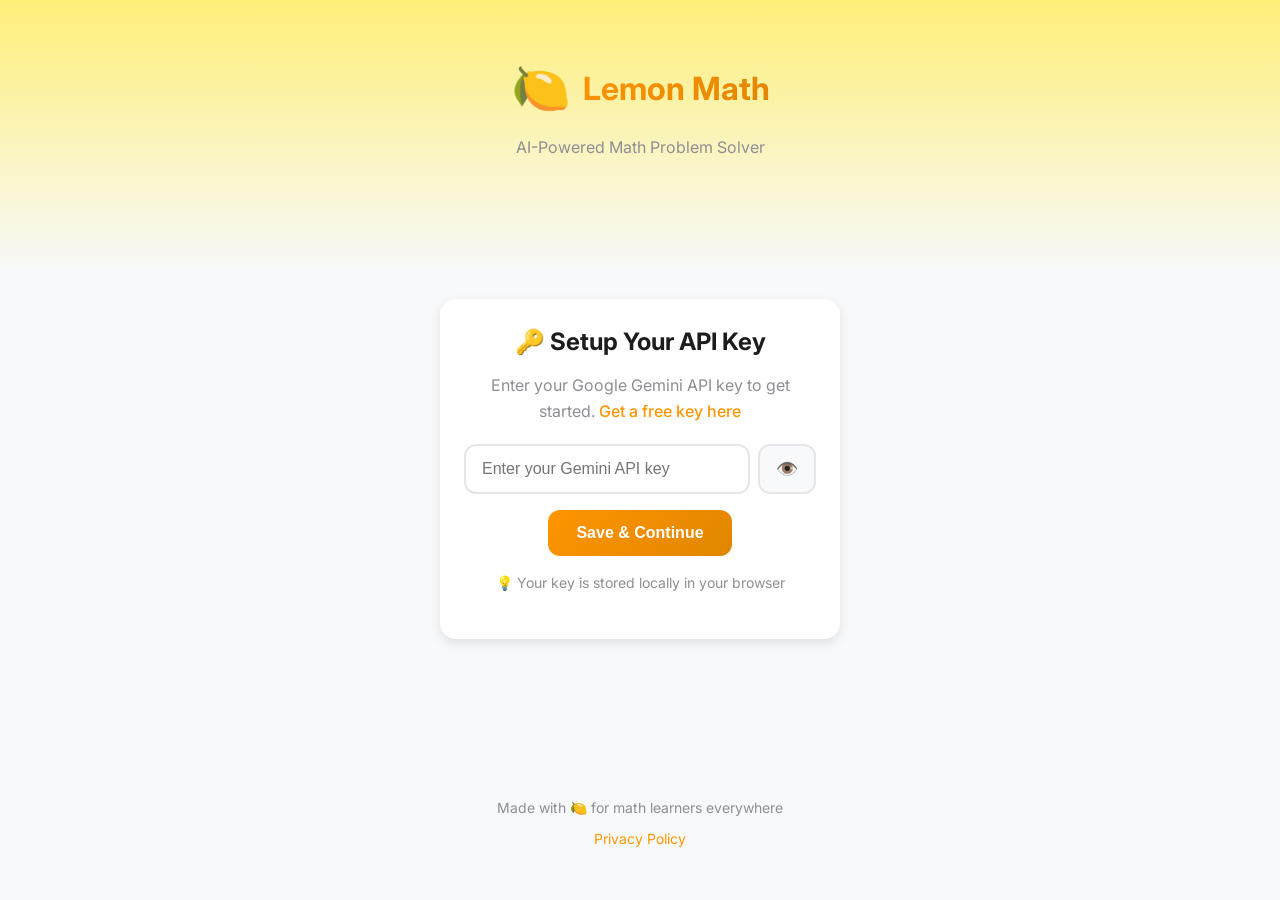
==== web/index.html @ 8a2c56e1 "feat: Add web version of Lemon Math for testing - Create complete web app with HTML, CSS, and JavaSc" ====
<!DOCTYPE html>
<html lang="en">
<head>
    <meta charset="UTF-8">
    <meta name="viewport" content="width=device-width, initial-scale=1.0">
    <title>Lemon Math - AI Math Problem Solver</title>
    <link rel="stylesheet" href="styles.css">
    <link rel="preconnect" href="https://fonts.googleapis.com">
    <link rel="preconnect" href="https://fonts.gstatic.com" crossorigin>
    <link href="https://fonts.googleapis.com/css2?family=Inter:wght@400;500;600;700&display=swap" rel="stylesheet">
</head>
<body>
    <div class="app-container">
        <!-- Header -->
        <header class="header">
            <div class="logo">
                <span class="logo-icon">🍋</span>
                <h1>Lemon Math</h1>
            </div>
            <p class="tagline">AI-Powered Math Problem Solver</p>
        </header>

        <!-- API Key Section -->
        <div class="api-key-section" id="apiKeySection">
            <div class="card">
                <h2>🔑 Setup Your API Key</h2>
                <p>Enter your Google Gemini API key to get started. <a href="https://aistudio.google.com/apikey" target="_blank">Get a free key here</a></p>
                <div class="input-group">
                    <input type="password" id="apiKeyInput" placeholder="Enter your Gemini API key">
                    <button onclick="toggleApiKeyVisibility()" class="icon-btn" id="toggleKeyBtn">👁️</button>
                </div>
                <button onclick="saveApiKey()" class="primary-btn">Save & Continue</button>
                <p class="hint">💡 Your key is stored locally in your browser</p>
            </div>
        </div>

        <!-- Main App Section -->
        <div class="main-app" id="mainApp" style="display: none;">
            <!-- Upload Section -->
            <div class="upload-section">
                <div class="card upload-card">
                    <h2>📸 Scan Your Math Problem</h2>
                    <p>Take a photo or upload an image of any handwritten or printed math problem</p>

                    <div class="upload-options">
                        <label class="upload-btn primary-btn">
                            <span>📷 Take Photo</span>
                            <input type="file" accept="image/*" capture="environment" onchange="handleImageUpload(event)" hidden>
                        </label>
                        <label class="upload-btn secondary-btn">
                            <span>📁 Upload Image</span>
                            <input type="file" accept="image/*" onchange="handleImageUpload(event)" hidden>
                        </label>
                    </div>

                    <!-- Image Preview -->
                    <div class="image-preview" id="imagePreview" style="display: none;">
                        <img id="previewImg" src="" alt="Preview">
                        <button onclick="clearImage()" class="clear-btn">✕ Clear</button>
                    </div>

                    <!-- Solve Button -->
                    <button onclick="solveProblem()" class="solve-btn" id="solveBtn" disabled>
                        <span class="solve-icon">✨</span>
                        <span>Solve Problem</span>
                    </button>
                </div>
            </div>

            <!-- Loading State -->
            <div class="loading-section" id="loadingSection" style="display: none;">
                <div class="card">
                    <div class="loading-spinner"></div>
                    <p class="loading-text">Analyzing your math problem...</p>
                    <p class="loading-subtext">This usually takes 5-10 seconds</p>
                </div>
            </div>

            <!-- Results Section -->
            <div class="results-section" id="resultsSection" style="display: none;">
                <!-- Recognized Problem -->
                <div class="card result-card">
                    <div class="result-header">
                        <span class="result-icon">📝</span>
                        <h3>Recognized Problem</h3>
                        <span class="confidence-badge" id="confidenceBadge">95% confident</span>
                    </div>
                    <div class="problem-text" id="recognizedText"></div>
                    <div class="problem-type" id="problemType"></div>
                </div>

                <!-- Solution -->
                <div class="card result-card solution-card">
                    <div class="result-header">
                        <span class="result-icon">🎯</span>
                        <h3>Solution</h3>
                    </div>
                    <div class="solution-text" id="solutionText"></div>
                </div>

                <!-- Steps -->
                <div class="card result-card">
                    <div class="result-header">
                        <span class="result-icon">📚</span>
                        <h3>Step-by-Step Solution</h3>
                    </div>
                    <div class="steps-container" id="stepsContainer"></div>
                </div>

                <!-- Alternative Methods -->
                <div class="card result-card" id="alternativeMethodsCard" style="display: none;">
                    <div class="result-header">
                        <span class="result-icon">💡</span>
                        <h3>Alternative Methods</h3>
                    </div>
                    <div class="alternatives-container" id="alternativesContainer"></div>
                </div>

                <!-- Real World Examples -->
                <div class="card result-card" id="realWorldCard" style="display: none;">
                    <div class="result-header">
                        <span class="result-icon">🌍</span>
                        <h3>Real-World Applications</h3>
                    </div>
                    <div class="examples-container" id="examplesContainer"></div>
                </div>

                <!-- Actions -->
                <div class="result-actions">
                    <button onclick="newProblem()" class="primary-btn">Solve Another Problem</button>
                    <button onclick="copyResults()" class="secondary-btn">📋 Copy Results</button>
                </div>
            </div>

            <!-- Error Section -->
            <div class="error-section" id="errorSection" style="display: none;">
                <div class="card error-card">
                    <span class="error-icon">⚠️</span>
                    <h3>Oops! Something went wrong</h3>
                    <p id="errorMessage"></p>
                    <button onclick="newProblem()" class="primary-btn">Try Again</button>
                </div>
            </div>
        </div>

        <!-- Settings Button -->
        <button class="settings-btn" onclick="showSettings()" id="settingsBtn" style="display: none;">
            ⚙️
        </button>

        <!-- Settings Modal -->
        <div class="modal" id="settingsModal" style="display: none;">
            <div class="modal-content">
                <div class="modal-header">
                    <h2>⚙️ Settings</h2>
                    <button onclick="closeSettings()" class="close-btn">✕</button>
                </div>
                <div class="modal-body">
                    <div class="setting-item">
                        <label>API Key</label>
                        <div class="input-group">
                            <input type="password" id="settingsApiKey" placeholder="Your Gemini API key">
                            <button onclick="updateApiKey()" class="icon-btn">💾</button>
                        </div>
                    </div>
                    <div class="setting-item">
                        <label>Language</label>
                        <select id="languageSelect">
                            <option value="english">English</option>
                            <option value="greek">Greek (Ελληνικά)</option>
                        </select>
                    </div>
                    <div class="setting-item">
                        <label>
                            <input type="checkbox" id="includeAlternatives" checked>
                            Show alternative methods
                        </label>
                    </div>
                    <div class="setting-item">
                        <label>
                            <input type="checkbox" id="includeExamples" checked>
                            Show real-world examples
                        </label>
                    </div>
                    <button onclick="clearApiKey()" class="danger-btn">🗑️ Clear API Key & Data</button>
                </div>
            </div>
        </div>

        <!-- Footer -->
        <footer class="footer">
            <p>Made with 🍋 for math learners everywhere</p>
            <p class="footer-links">
                <a href="privacy-policy.html" target="_blank">Privacy Policy</a>
            </p>
        </footer>
    </div>

    <script src="app.js"></script>
</body>
</html>
---- web/styles.css ----
/* Lemon Math Web App Styles */

:root {
    --lemon-yellow: #FEEF78;
    --lemon-dark: #FEBD5E;
    --accent: #FF9500;
    --accent-dark: #E08600;
    --success: #34C759;
    --error: #FF3B30;
    --warning: #FFCC00;

    --bg-light: #F8F9FA;
    --bg-card: #FFFFFF;
    --text-primary: #1C1C1E;
    --text-secondary: #8E8E93;
    --border-color: #E5E5EA;

    --shadow-sm: 0 1px 3px rgba(0, 0, 0, 0.1);
    --shadow-md: 0 4px 12px rgba(0, 0, 0, 0.1);
    --shadow-lg: 0 8px 24px rgba(0, 0, 0, 0.12);

    --radius-sm: 8px;
    --radius-md: 12px;
    --radius-lg: 16px;
    --radius-xl: 24px;
}

* {
    margin: 0;
    padding: 0;
    box-sizing: border-box;
}

body {
    font-family: 'Inter', -apple-system, BlinkMacSystemFont, 'Segoe UI', Roboto, sans-serif;
    background: linear-gradient(180deg, var(--lemon-yellow) 0%, var(--bg-light) 30%);
    min-height: 100vh;
    color: var(--text-primary);
    line-height: 1.6;
}

.app-container {
    max-width: 600px;
    margin: 0 auto;
    padding: 20px;
    min-height: 100vh;
    display: flex;
    flex-direction: column;
}

/* Header */
.header {
    text-align: center;
    padding: 30px 0;
}

.logo {
    display: flex;
    align-items: center;
    justify-content: center;
    gap: 12px;
    margin-bottom: 8px;
}

.logo-icon {
    font-size: 48px;
    animation: bounce 2s infinite;
}

@keyframes bounce {
    0%, 100% { transform: translateY(0); }
    50% { transform: translateY(-10px); }
}

.logo h1 {
    font-size: 32px;
    font-weight: 700;
    background: linear-gradient(135deg, var(--accent), var(--accent-dark));
    -webkit-background-clip: text;
    -webkit-text-fill-color: transparent;
    background-clip: text;
}

.tagline {
    color: var(--text-secondary);
    font-size: 16px;
}

/* Cards */
.card {
    background: var(--bg-card);
    border-radius: var(--radius-lg);
    padding: 24px;
    box-shadow: var(--shadow-md);
    margin-bottom: 20px;
}

/* API Key Section */
.api-key-section {
    flex: 1;
    display: flex;
    align-items: center;
    justify-content: center;
}

.api-key-section .card {
    text-align: center;
    max-width: 400px;
    width: 100%;
}

.api-key-section h2 {
    margin-bottom: 12px;
    font-size: 24px;
}

.api-key-section p {
    color: var(--text-secondary);
    margin-bottom: 20px;
}

.api-key-section a {
    color: var(--accent);
    text-decoration: none;
    font-weight: 500;
}

.api-key-section a:hover {
    text-decoration: underline;
}

.hint {
    font-size: 14px;
    color: var(--text-secondary);
    margin-top: 16px;
}

/* Input Group */
.input-group {
    display: flex;
    gap: 8px;
    margin-bottom: 16px;
}

.input-group input {
    flex: 1;
    padding: 14px 16px;
    border: 2px solid var(--border-color);
    border-radius: var(--radius-md);
    font-size: 16px;
    transition: border-color 0.2s, box-shadow 0.2s;
}

.input-group input:focus {
    outline: none;
    border-color: var(--accent);
    box-shadow: 0 0 0 3px rgba(255, 149, 0, 0.2);
}

/* Buttons */
.primary-btn {
    background: linear-gradient(135deg, var(--accent), var(--accent-dark));
    color: white;
    border: none;
    padding: 14px 28px;
    border-radius: var(--radius-md);
    font-size: 16px;
    font-weight: 600;
    cursor: pointer;
    transition: transform 0.2s, box-shadow 0.2s;
    display: inline-flex;
    align-items: center;
    justify-content: center;
    gap: 8px;
}

.primary-btn:hover {
    transform: translateY(-2px);
    box-shadow: var(--shadow-md);
}

.primary-btn:active {
    transform: translateY(0);
}

.primary-btn:disabled {
    opacity: 0.5;
    cursor: not-allowed;
    transform: none;
}

.secondary-btn {
    background: var(--bg-light);
    color: var(--accent);
    border: 2px solid var(--accent);
    padding: 12px 24px;
    border-radius: var(--radius-md);
    font-size: 16px;
    font-weight: 600;
    cursor: pointer;
    transition: all 0.2s;
}

.secondary-btn:hover {
    background: var(--accent);
    color: white;
}

.icon-btn {
    background: var(--bg-light);
    border: 2px solid var(--border-color);
    border-radius: var(--radius-md);
    padding: 12px 16px;
    font-size: 18px;
    cursor: pointer;
    transition: all 0.2s;
}

.icon-btn:hover {
    background: var(--border-color);
}

.danger-btn {
    background: var(--error);
    color: white;
    border: none;
    padding: 12px 24px;
    border-radius: var(--radius-md);
    font-size: 14px;
    font-weight: 600;
    cursor: pointer;
    width: 100%;
    margin-top: 16px;
}

/* Upload Section */
.upload-card {
    text-align: center;
}

.upload-card h2 {
    margin-bottom: 8px;
}

.upload-card > p {
    color: var(--text-secondary);
    margin-bottom: 24px;
}

.upload-options {
    display: flex;
    gap: 12px;
    justify-content: center;
    flex-wrap: wrap;
    margin-bottom: 20px;
}

.upload-btn {
    cursor: pointer;
}

/* Image Preview */
.image-preview {
    position: relative;
    margin: 20px 0;
    border-radius: var(--radius-md);
    overflow: hidden;
    border: 2px solid var(--border-color);
}

.image-preview img {
    width: 100%;
    max-height: 300px;
    object-fit: contain;
    background: var(--bg-light);
}

.clear-btn {
    position: absolute;
    top: 10px;
    right: 10px;
    background: rgba(0, 0, 0, 0.7);
    color: white;
    border: none;
    padding: 8px 12px;
    border-radius: var(--radius-sm);
    font-size: 14px;
    cursor: pointer;
    transition: background 0.2s;
}

.clear-btn:hover {
    background: rgba(0, 0, 0, 0.9);
}

/* Solve Button */
.solve-btn {
    background: linear-gradient(135deg, var(--success), #2DB14E);
    color: white;
    border: none;
    padding: 18px 36px;
    border-radius: var(--radius-lg);
    font-size: 18px;
    font-weight: 700;
    cursor: pointer;
    transition: all 0.3s;
    display: inline-flex;
    align-items: center;
    gap: 10px;
    box-shadow: 0 4px 15px rgba(52, 199, 89, 0.4);
}

.solve-btn:hover:not(:disabled) {
    transform: scale(1.05);
    box-shadow: 0 6px 20px rgba(52, 199, 89, 0.5);
}

.solve-btn:disabled {
    background: var(--border-color);
    box-shadow: none;
    cursor: not-allowed;
}

.solve-icon {
    font-size: 24px;
}

/* Loading */
.loading-section .card {
    text-align: center;
    padding: 40px;
}

.loading-spinner {
    width: 60px;
    height: 60px;
    border: 4px solid var(--border-color);
    border-top-color: var(--accent);
    border-radius: 50%;
    animation: spin 1s linear infinite;
    margin: 0 auto 20px;
}

@keyframes spin {
    to { transform: rotate(360deg); }
}

.loading-text {
    font-size: 18px;
    font-weight: 600;
    margin-bottom: 8px;
}

.loading-subtext {
    color: var(--text-secondary);
}

/* Results */
.result-card {
    margin-bottom: 16px;
}

.result-header {
    display: flex;
    align-items: center;
    gap: 10px;
    margin-bottom: 16px;
    flex-wrap: wrap;
}

.result-icon {
    font-size: 24px;
}

.result-header h3 {
    font-size: 18px;
    flex: 1;
}

.confidence-badge {
    background: var(--success);
    color: white;
    padding: 4px 12px;
    border-radius: 20px;
    font-size: 12px;
    font-weight: 600;
}

.confidence-badge.medium {
    background: var(--warning);
    color: var(--text-primary);
}

.confidence-badge.low {
    background: var(--error);
}

.problem-text {
    font-size: 20px;
    font-weight: 600;
    padding: 16px;
    background: var(--bg-light);
    border-radius: var(--radius-md);
    font-family: 'Courier New', monospace;
    margin-bottom: 12px;
    word-break: break-word;
}

.problem-type {
    display: inline-block;
    background: var(--lemon-yellow);
    padding: 6px 14px;
    border-radius: 20px;
    font-size: 14px;
    font-weight: 500;
    text-transform: capitalize;
}

.solution-card {
    border-left: 4px solid var(--success);
}

.solution-text {
    font-size: 28px;
    font-weight: 700;
    color: var(--success);
    text-align: center;
    padding: 20px;
    background: rgba(52, 199, 89, 0.1);
    border-radius: var(--radius-md);
}

/* Steps */
.step-item {
    padding: 16px;
    border-left: 3px solid var(--accent);
    margin-bottom: 16px;
    background: var(--bg-light);
    border-radius: 0 var(--radius-md) var(--radius-md) 0;
}

.step-header {
    display: flex;
    align-items: center;
    gap: 12px;
    margin-bottom: 10px;
}

.step-number {
    background: var(--accent);
    color: white;
    width: 28px;
    height: 28px;
    border-radius: 50%;
    display: flex;
    align-items: center;
    justify-content: center;
    font-weight: 700;
    font-size: 14px;
}

.step-title {
    font-weight: 600;
    font-size: 16px;
}

.step-explanation {
    color: var(--text-secondary);
    margin-bottom: 10px;
}

.step-math {
    font-family: 'Courier New', monospace;
    background: white;
    padding: 12px;
    border-radius: var(--radius-sm);
    border: 1px solid var(--border-color);
    font-size: 16px;
    word-break: break-word;
}

.step-hint {
    margin-top: 10px;
    padding: 10px;
    background: rgba(255, 204, 0, 0.2);
    border-radius: var(--radius-sm);
    font-size: 14px;
    color: var(--text-primary);
}

.step-hint::before {
    content: '💡 ';
}

/* Alternatives */
.alternative-item {
    padding: 16px;
    background: var(--bg-light);
    border-radius: var(--radius-md);
    margin-bottom: 12px;
}

.alternative-header {
    display: flex;
    justify-content: space-between;
    align-items: center;
    margin-bottom: 8px;
}

.alternative-name {
    font-weight: 600;
}

.difficulty-badge {
    padding: 4px 10px;
    border-radius: 12px;
    font-size: 12px;
    font-weight: 500;
}

.difficulty-badge.beginner {
    background: #E8F5E9;
    color: #2E7D32;
}

.difficulty-badge.intermediate {
    background: #FFF3E0;
    color: #E65100;
}

.difficulty-badge.advanced {
    background: #FCE4EC;
    color: #C2185B;
}

/* Real World Examples */
.example-item {
    padding: 16px;
    background: var(--bg-light);
    border-radius: var(--radius-md);
    margin-bottom: 12px;
}

.example-title {
    font-weight: 600;
    margin-bottom: 8px;
}

.example-scenario {
    color: var(--text-secondary);
    margin-bottom: 8px;
}

.example-application {
    font-style: italic;
}

/* Result Actions */
.result-actions {
    display: flex;
    gap: 12px;
    justify-content: center;
    flex-wrap: wrap;
    margin-top: 20px;
}

/* Error */
.error-card {
    text-align: center;
    border-left: 4px solid var(--error);
}

.error-icon {
    font-size: 48px;
    display: block;
    margin-bottom: 16px;
}

.error-card h3 {
    margin-bottom: 12px;
}

.error-card p {
    color: var(--text-secondary);
    margin-bottom: 20px;
}

/* Settings Button */
.settings-btn {
    position: fixed;
    bottom: 20px;
    right: 20px;
    width: 50px;
    height: 50px;
    border-radius: 50%;
    background: var(--bg-card);
    border: none;
    box-shadow: var(--shadow-lg);
    font-size: 24px;
    cursor: pointer;
    transition: transform 0.2s;
    z-index: 100;
}

.settings-btn:hover {
    transform: scale(1.1);
}

/* Modal */
.modal {
    position: fixed;
    top: 0;
    left: 0;
    width: 100%;
    height: 100%;
    background: rgba(0, 0, 0, 0.5);
    display: flex;
    align-items: center;
    justify-content: center;
    z-index: 1000;
    padding: 20px;
}

.modal-content {
    background: var(--bg-card);
    border-radius: var(--radius-lg);
    width: 100%;
    max-width: 400px;
    max-height: 90vh;
    overflow-y: auto;
}

.modal-header {
    display: flex;
    justify-content: space-between;
    align-items: center;
    padding: 20px;
    border-bottom: 1px solid var(--border-color);
}

.modal-header h2 {
    font-size: 20px;
}

.close-btn {
    background: none;
    border: none;
    font-size: 24px;
    cursor: pointer;
    color: var(--text-secondary);
}

.modal-body {
    padding: 20px;
}

.setting-item {
    margin-bottom: 20px;
}

.setting-item label {
    display: block;
    margin-bottom: 8px;
    font-weight: 500;
}

.setting-item select {
    width: 100%;
    padding: 12px;
    border: 2px solid var(--border-color);
    border-radius: var(--radius-md);
    font-size: 16px;
    background: white;
}

.setting-item input[type="checkbox"] {
    width: 20px;
    height: 20px;
    margin-right: 10px;
    vertical-align: middle;
}

/* Footer */
.footer {
    text-align: center;
    padding: 30px 0;
    color: var(--text-secondary);
    font-size: 14px;
    margin-top: auto;
}

.footer-links {
    margin-top: 8px;
}

.footer-links a {
    color: var(--accent);
    text-decoration: none;
}

/* Responsive */
@media (max-width: 480px) {
    .app-container {
        padding: 12px;
    }

    .card {
        padding: 16px;
    }

    .logo h1 {
        font-size: 24px;
    }

    .logo-icon {
        font-size: 36px;
    }

    .upload-options {
        flex-direction: column;
    }

    .upload-btn {
        width: 100%;
    }

    .result-actions {
        flex-direction: column;
    }

    .result-actions button {
        width: 100%;
    }
}
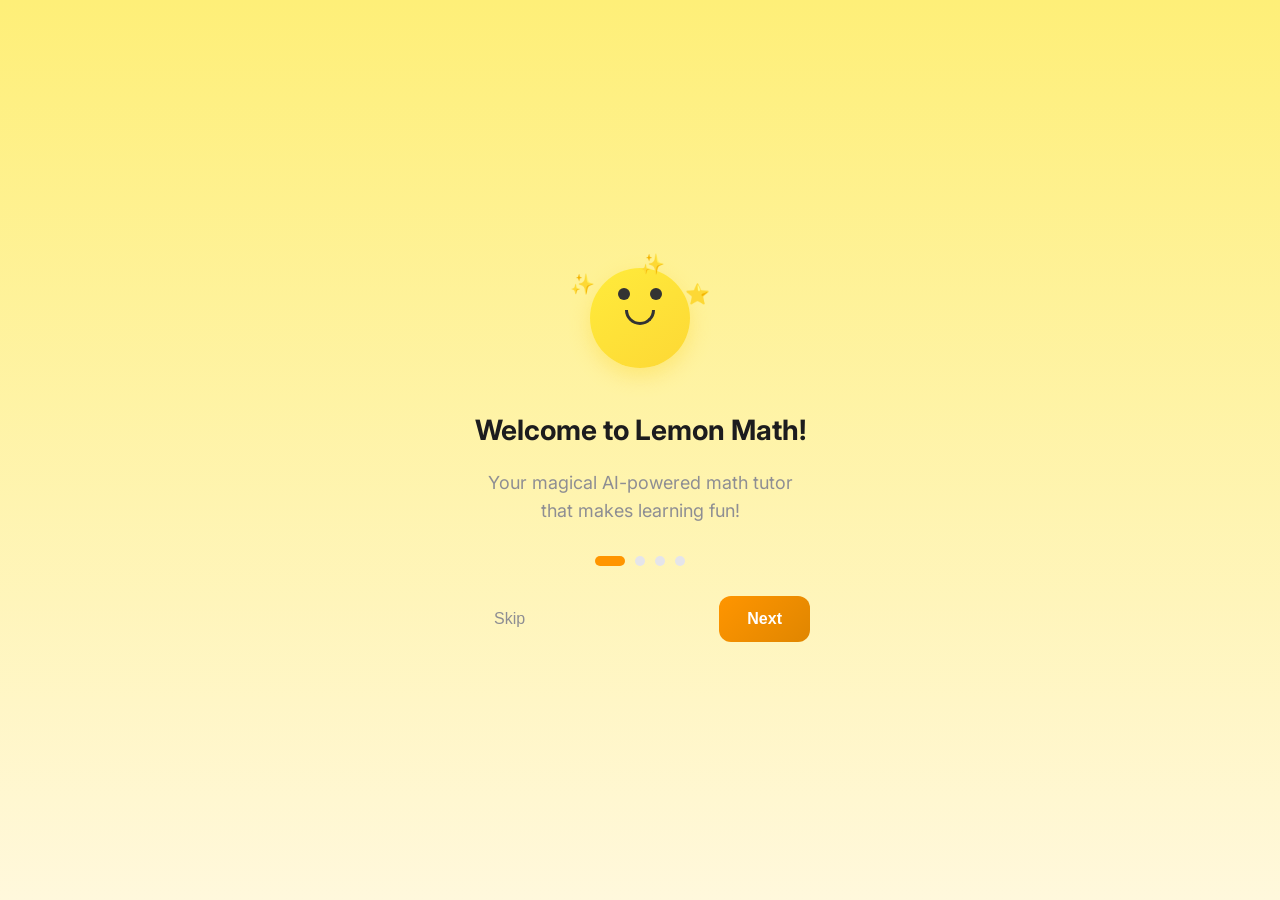
==== commit c67c3a66: "feat: Add full feature parity to web app matching iOS version Web app now includes all iOS features:" ====
--- a/web/index.html
+++ b/web/index.html
@@ -2,22 +2,101 @@
 <html lang="en">
 <head>
     <meta charset="UTF-8">
-    <meta name="viewport" content="width=device-width, initial-scale=1.0">
+    <meta name="viewport" content="width=device-width, initial-scale=1.0, user-scalable=no">
     <title>Lemon Math - AI Math Problem Solver</title>
     <link rel="stylesheet" href="styles.css">
     <link rel="preconnect" href="https://fonts.googleapis.com">
     <link rel="preconnect" href="https://fonts.gstatic.com" crossorigin>
     <link href="https://fonts.googleapis.com/css2?family=Inter:wght@400;500;600;700&display=swap" rel="stylesheet">
+    <link rel="manifest" href="manifest.json">
+    <meta name="theme-color" content="#FEEF78">
 </head>
 <body>
-    <div class="app-container">
+    <div class="app-container" id="appContainer">
+        <!-- Onboarding/Tutorial -->
+        <div class="onboarding-overlay" id="onboardingOverlay" style="display: none;">
+            <div class="onboarding-container">
+                <div class="onboarding-slide active" data-slide="0">
+                    <div class="onboarding-mascot">
+                        <div class="mascot-container">
+                            <div class="mascot-body"></div>
+                            <div class="mascot-face">
+                                <div class="mascot-eyes">
+                                    <div class="mascot-eye left"></div>
+                                    <div class="mascot-eye right"></div>
+                                </div>
+                                <div class="mascot-smile"></div>
+                            </div>
+                            <div class="mascot-sparkles">
+                                <span class="sparkle">✨</span>
+                                <span class="sparkle">⭐</span>
+                                <span class="sparkle">✨</span>
+                            </div>
+                        </div>
+                    </div>
+                    <h2>Welcome to Lemon Math!</h2>
+                    <p>Your magical AI-powered math tutor that makes learning fun!</p>
+                </div>
+                <div class="onboarding-slide" data-slide="1">
+                    <div class="onboarding-icon">📸</div>
+                    <h2>Snap or Draw</h2>
+                    <p>Take a photo of any math problem or draw it directly on screen!</p>
+                </div>
+                <div class="onboarding-slide" data-slide="2">
+                    <div class="onboarding-icon">✨</div>
+                    <h2>AI-Powered Solutions</h2>
+                    <p>Get step-by-step explanations with beautiful animations!</p>
+                </div>
+                <div class="onboarding-slide" data-slide="3">
+                    <div class="onboarding-icon">🏆</div>
+                    <h2>Earn Achievements</h2>
+                    <p>Build streaks, unlock badges, and track your progress!</p>
+                </div>
+                <div class="onboarding-dots">
+                    <span class="dot active" data-dot="0"></span>
+                    <span class="dot" data-dot="1"></span>
+                    <span class="dot" data-dot="2"></span>
+                    <span class="dot" data-dot="3"></span>
+                </div>
+                <div class="onboarding-actions">
+                    <button class="skip-btn" onclick="skipOnboarding()">Skip</button>
+                    <button class="next-btn primary-btn" onclick="nextSlide()">Next</button>
+                </div>
+            </div>
+        </div>
+
         <!-- Header -->
         <header class="header">
-            <div class="logo">
-                <span class="logo-icon">🍋</span>
-                <h1>Lemon Math</h1>
+            <div class="header-top">
+                <button class="icon-btn theme-toggle" onclick="toggleTheme()" aria-label="Toggle theme">
+                    <span class="sun-icon">☀️</span>
+                    <span class="moon-icon">🌙</span>
+                </button>
+                <div class="logo">
+                    <div class="mascot-mini" onclick="mascotWave()">
+                        <div class="mascot-mini-body"></div>
+                        <div class="mascot-mini-face"></div>
+                    </div>
+                    <h1>Lemon Math</h1>
+                </div>
+                <button class="icon-btn" onclick="showSettings()" aria-label="Settings">⚙️</button>
             </div>
             <p class="tagline">AI-Powered Math Problem Solver</p>
+            <!-- Stats Bar -->
+            <div class="stats-bar" id="statsBar">
+                <div class="stat-item" onclick="showHistory()">
+                    <span class="stat-value" id="totalSolvedStat">0</span>
+                    <span class="stat-label">Solved</span>
+                </div>
+                <div class="stat-item" onclick="showAchievements()">
+                    <span class="stat-value" id="streakStat">0</span>
+                    <span class="stat-label">Day Streak</span>
+                </div>
+                <div class="stat-item" onclick="showAchievements()">
+                    <span class="stat-value" id="badgesStat">0</span>
+                    <span class="stat-label">Badges</span>
+                </div>
+            </div>
         </header>
 
         <!-- API Key Section -->
@@ -36,153 +115,451 @@
 
         <!-- Main App Section -->
         <div class="main-app" id="mainApp" style="display: none;">
-            <!-- Upload Section -->
-            <div class="upload-section">
-                <div class="card upload-card">
-                    <h2>📸 Scan Your Math Problem</h2>
-                    <p>Take a photo or upload an image of any handwritten or printed math problem</p>
-
-                    <div class="upload-options">
-                        <label class="upload-btn primary-btn">
-                            <span>📷 Take Photo</span>
-                            <input type="file" accept="image/*" capture="environment" onchange="handleImageUpload(event)" hidden>
-                        </label>
-                        <label class="upload-btn secondary-btn">
-                            <span>📁 Upload Image</span>
-                            <input type="file" accept="image/*" onchange="handleImageUpload(event)" hidden>
-                        </label>
-                    </div>
-
-                    <!-- Image Preview -->
-                    <div class="image-preview" id="imagePreview" style="display: none;">
-                        <img id="previewImg" src="" alt="Preview">
-                        <button onclick="clearImage()" class="clear-btn">✕ Clear</button>
-                    </div>
-
-                    <!-- Solve Button -->
-                    <button onclick="solveProblem()" class="solve-btn" id="solveBtn" disabled>
+            <!-- Navigation Tabs -->
+            <div class="nav-tabs">
+                <button class="nav-tab active" data-tab="solve" onclick="switchTab('solve')">
+                    <span class="nav-icon">📸</span>
+                    <span class="nav-label">Solve</span>
+                </button>
+                <button class="nav-tab" data-tab="draw" onclick="switchTab('draw')">
+                    <span class="nav-icon">✏️</span>
+                    <span class="nav-label">Draw</span>
+                </button>
+                <button class="nav-tab" data-tab="history" onclick="switchTab('history')">
+                    <span class="nav-icon">📚</span>
+                    <span class="nav-label">History</span>
+                </button>
+            </div>
+
+            <!-- Tab Content: Solve -->
+            <div class="tab-content active" id="solveTab">
+                <!-- Upload Section -->
+                <div class="upload-section" id="uploadSection">
+                    <div class="card upload-card">
+                        <h2>📸 Scan Your Math Problem</h2>
+                        <p>Take a photo or upload an image of any handwritten or printed math problem</p>
+
+                        <div class="upload-options">
+                            <label class="upload-btn primary-btn">
+                                <span>📷 Take Photo</span>
+                                <input type="file" accept="image/*" capture="environment" onchange="handleImageUpload(event)" hidden>
+                            </label>
+                            <label class="upload-btn secondary-btn">
+                                <span>📁 Upload Image</span>
+                                <input type="file" accept="image/*" onchange="handleImageUpload(event)" hidden>
+                            </label>
+                        </div>
+
+                        <!-- Image Preview -->
+                        <div class="image-preview" id="imagePreview" style="display: none;">
+                            <img id="previewImg" src="" alt="Preview">
+                            <button onclick="clearImage()" class="clear-btn">✕ Clear</button>
+                        </div>
+
+                        <!-- Solve Button -->
+                        <button onclick="solveProblem()" class="solve-btn" id="solveBtn" disabled>
+                            <span class="solve-icon">✨</span>
+                            <span>Solve Problem</span>
+                        </button>
+                    </div>
+                </div>
+
+                <!-- Loading State -->
+                <div class="loading-section" id="loadingSection" style="display: none;">
+                    <div class="card">
+                        <div class="loading-animation">
+                            <div class="loading-mascot">
+                                <div class="mascot-thinking"></div>
+                            </div>
+                            <div class="loading-dots">
+                                <span></span><span></span><span></span>
+                            </div>
+                        </div>
+                        <p class="loading-text">Analyzing your math problem...</p>
+                        <p class="loading-subtext">This usually takes 5-10 seconds</p>
+                    </div>
+                </div>
+
+                <!-- Results Section -->
+                <div class="results-section" id="resultsSection" style="display: none;">
+                    <!-- Recognized Problem -->
+                    <div class="card result-card">
+                        <div class="result-header">
+                            <span class="result-icon">📝</span>
+                            <h3>Recognized Problem</h3>
+                            <span class="confidence-badge" id="confidenceBadge">95% confident</span>
+                        </div>
+                        <div class="problem-text" id="recognizedText"></div>
+                        <div class="problem-type" id="problemType"></div>
+                    </div>
+
+                    <!-- Solution with Animation -->
+                    <div class="card result-card solution-card">
+                        <div class="result-header">
+                            <span class="result-icon">🎯</span>
+                            <h3>Solution</h3>
+                            <button class="voice-btn" onclick="speakSolution()" aria-label="Read aloud">
+                                🔊
+                            </button>
+                        </div>
+                        <div class="solution-text animated-text" id="solutionText"></div>
+                    </div>
+
+                    <!-- Steps -->
+                    <div class="card result-card">
+                        <div class="result-header">
+                            <span class="result-icon">📚</span>
+                            <h3>Step-by-Step Solution</h3>
+                            <button class="voice-btn" onclick="speakSteps()" aria-label="Read steps aloud">
+                                🔊
+                            </button>
+                        </div>
+                        <div class="steps-container" id="stepsContainer"></div>
+                    </div>
+
+                    <!-- Alternative Methods -->
+                    <div class="card result-card" id="alternativeMethodsCard" style="display: none;">
+                        <div class="result-header">
+                            <span class="result-icon">💡</span>
+                            <h3>Alternative Methods</h3>
+                        </div>
+                        <div class="alternatives-container" id="alternativesContainer"></div>
+                    </div>
+
+                    <!-- Real World Examples -->
+                    <div class="card result-card" id="realWorldCard" style="display: none;">
+                        <div class="result-header">
+                            <span class="result-icon">🌍</span>
+                            <h3>Real-World Applications</h3>
+                        </div>
+                        <div class="examples-container" id="examplesContainer"></div>
+                    </div>
+
+                    <!-- Actions -->
+                    <div class="result-actions">
+                        <button onclick="newProblem()" class="primary-btn">Solve Another Problem</button>
+                        <button onclick="shareResults()" class="secondary-btn">📤 Share</button>
+                        <button onclick="copyResults()" class="secondary-btn">📋 Copy</button>
+                    </div>
+                </div>
+
+                <!-- Error Section -->
+                <div class="error-section" id="errorSection" style="display: none;">
+                    <div class="card error-card">
+                        <span class="error-icon">⚠️</span>
+                        <h3>Oops! Something went wrong</h3>
+                        <p id="errorMessage"></p>
+                        <button onclick="newProblem()" class="primary-btn">Try Again</button>
+                    </div>
+                </div>
+            </div>
+
+            <!-- Tab Content: Draw -->
+            <div class="tab-content" id="drawTab">
+                <div class="card draw-card">
+                    <h2>✏️ Draw Your Problem</h2>
+                    <p>Use your finger or stylus to write the math problem</p>
+
+                    <div class="canvas-container">
+                        <canvas id="drawCanvas" width="560" height="300"></canvas>
+                        <div class="canvas-tools">
+                            <button class="tool-btn active" data-tool="pen" onclick="setTool('pen')">✏️</button>
+                            <button class="tool-btn" data-tool="eraser" onclick="setTool('eraser')">🧹</button>
+                            <input type="range" id="brushSize" min="2" max="20" value="4" onchange="setBrushSize(this.value)">
+                            <button class="tool-btn" onclick="clearCanvas()">🗑️</button>
+                        </div>
+                    </div>
+
+                    <button onclick="solveDrawing()" class="solve-btn" id="solveDrawingBtn">
                         <span class="solve-icon">✨</span>
                         <span>Solve Problem</span>
                     </button>
                 </div>
             </div>
 
-            <!-- Loading State -->
-            <div class="loading-section" id="loadingSection" style="display: none;">
-                <div class="card">
-                    <div class="loading-spinner"></div>
-                    <p class="loading-text">Analyzing your math problem...</p>
-                    <p class="loading-subtext">This usually takes 5-10 seconds</p>
-                </div>
-            </div>
-
-            <!-- Results Section -->
-            <div class="results-section" id="resultsSection" style="display: none;">
-                <!-- Recognized Problem -->
-                <div class="card result-card">
-                    <div class="result-header">
-                        <span class="result-icon">📝</span>
-                        <h3>Recognized Problem</h3>
-                        <span class="confidence-badge" id="confidenceBadge">95% confident</span>
-                    </div>
-                    <div class="problem-text" id="recognizedText"></div>
-                    <div class="problem-type" id="problemType"></div>
-                </div>
-
-                <!-- Solution -->
-                <div class="card result-card solution-card">
-                    <div class="result-header">
-                        <span class="result-icon">🎯</span>
-                        <h3>Solution</h3>
-                    </div>
-                    <div class="solution-text" id="solutionText"></div>
-                </div>
-
-                <!-- Steps -->
-                <div class="card result-card">
-                    <div class="result-header">
-                        <span class="result-icon">📚</span>
-                        <h3>Step-by-Step Solution</h3>
-                    </div>
-                    <div class="steps-container" id="stepsContainer"></div>
-                </div>
-
-                <!-- Alternative Methods -->
-                <div class="card result-card" id="alternativeMethodsCard" style="display: none;">
-                    <div class="result-header">
-                        <span class="result-icon">💡</span>
-                        <h3>Alternative Methods</h3>
-                    </div>
-                    <div class="alternatives-container" id="alternativesContainer"></div>
-                </div>
-
-                <!-- Real World Examples -->
-                <div class="card result-card" id="realWorldCard" style="display: none;">
-                    <div class="result-header">
-                        <span class="result-icon">🌍</span>
-                        <h3>Real-World Applications</h3>
-                    </div>
-                    <div class="examples-container" id="examplesContainer"></div>
-                </div>
-
-                <!-- Actions -->
-                <div class="result-actions">
-                    <button onclick="newProblem()" class="primary-btn">Solve Another Problem</button>
-                    <button onclick="copyResults()" class="secondary-btn">📋 Copy Results</button>
-                </div>
-            </div>
-
-            <!-- Error Section -->
-            <div class="error-section" id="errorSection" style="display: none;">
-                <div class="card error-card">
-                    <span class="error-icon">⚠️</span>
-                    <h3>Oops! Something went wrong</h3>
-                    <p id="errorMessage"></p>
-                    <button onclick="newProblem()" class="primary-btn">Try Again</button>
-                </div>
-            </div>
-        </div>
-
-        <!-- Settings Button -->
-        <button class="settings-btn" onclick="showSettings()" id="settingsBtn" style="display: none;">
-            ⚙️
-        </button>
+            <!-- Tab Content: History -->
+            <div class="tab-content" id="historyTab">
+                <div class="history-header">
+                    <h2>📚 Problem History</h2>
+                    <button class="danger-btn small" onclick="clearHistory()">Clear All</button>
+                </div>
+                <div class="history-list" id="historyList">
+                    <p class="empty-state">No problems solved yet. Start solving to build your history!</p>
+                </div>
+            </div>
+        </div>
+
+        <!-- Usage Quota Display -->
+        <div class="usage-bar" id="usageBar" style="display: none;">
+            <div class="usage-info">
+                <span class="usage-tier" id="usageTier">Free</span>
+                <span class="usage-count" id="usageCount">0/50 today</span>
+            </div>
+            <div class="usage-progress">
+                <div class="usage-fill" id="usageFill" style="width: 0%"></div>
+            </div>
+        </div>
 
         <!-- Settings Modal -->
         <div class="modal" id="settingsModal" style="display: none;">
-            <div class="modal-content">
+            <div class="modal-content settings-modal">
                 <div class="modal-header">
                     <h2>⚙️ Settings</h2>
                     <button onclick="closeSettings()" class="close-btn">✕</button>
                 </div>
                 <div class="modal-body">
-                    <div class="setting-item">
-                        <label>API Key</label>
+                    <!-- Appearance -->
+                    <div class="settings-section">
+                        <h3>Appearance</h3>
+                        <div class="setting-item">
+                            <label>Theme</label>
+                            <div class="theme-selector">
+                                <button class="theme-option" data-theme="light" onclick="setTheme('light')">
+                                    ☀️ Light
+                                </button>
+                                <button class="theme-option" data-theme="dark" onclick="setTheme('dark')">
+                                    🌙 Dark
+                                </button>
+                                <button class="theme-option active" data-theme="auto" onclick="setTheme('auto')">
+                                    🔄 Auto
+                                </button>
+                            </div>
+                        </div>
+                        <div class="setting-item">
+                            <label>Animation Speed</label>
+                            <select id="animationSpeed" onchange="saveSettings()">
+                                <option value="slow">Slow</option>
+                                <option value="normal" selected>Normal</option>
+                                <option value="fast">Fast</option>
+                            </select>
+                        </div>
+                    </div>
+
+                    <!-- Accessibility -->
+                    <div class="settings-section">
+                        <h3>Accessibility</h3>
+                        <div class="setting-item toggle-item">
+                            <label>Large Text</label>
+                            <label class="toggle-switch">
+                                <input type="checkbox" id="largeText" onchange="toggleLargeText()">
+                                <span class="toggle-slider"></span>
+                            </label>
+                        </div>
+                        <div class="setting-item toggle-item">
+                            <label>Voice Guidance</label>
+                            <label class="toggle-switch">
+                                <input type="checkbox" id="voiceGuidance" onchange="saveSettings()">
+                                <span class="toggle-slider"></span>
+                            </label>
+                        </div>
+                        <div class="setting-item toggle-item">
+                            <label>Haptic Feedback</label>
+                            <label class="toggle-switch">
+                                <input type="checkbox" id="hapticFeedback" onchange="saveSettings()" checked>
+                                <span class="toggle-slider"></span>
+                            </label>
+                        </div>
+                    </div>
+
+                    <!-- Language -->
+                    <div class="settings-section">
+                        <h3>Language</h3>
+                        <div class="setting-item">
+                            <div class="language-options">
+                                <button class="lang-btn active" data-lang="english" onclick="setLanguage('english')">
+                                    🇺🇸 English
+                                </button>
+                                <button class="lang-btn" data-lang="greek" onclick="setLanguage('greek')">
+                                    🇬🇷 Ελληνικά
+                                </button>
+                            </div>
+                        </div>
+                    </div>
+
+                    <!-- Content -->
+                    <div class="settings-section">
+                        <h3>Content</h3>
+                        <div class="setting-item toggle-item">
+                            <label>Show Alternative Methods</label>
+                            <label class="toggle-switch">
+                                <input type="checkbox" id="includeAlternatives" checked onchange="saveSettings()">
+                                <span class="toggle-slider"></span>
+                            </label>
+                        </div>
+                        <div class="setting-item toggle-item">
+                            <label>Show Real-World Examples</label>
+                            <label class="toggle-switch">
+                                <input type="checkbox" id="includeExamples" checked onchange="saveSettings()">
+                                <span class="toggle-slider"></span>
+                            </label>
+                        </div>
+                    </div>
+
+                    <!-- Privacy -->
+                    <div class="settings-section">
+                        <h3>Privacy</h3>
+                        <div class="setting-item">
+                            <label>Privacy Level</label>
+                            <select id="privacyLevel" onchange="saveSettings()">
+                                <option value="minimal">Minimal - Basic analytics</option>
+                                <option value="standard" selected>Standard - No personal data</option>
+                                <option value="maximum">Maximum - Full offline mode</option>
+                            </select>
+                        </div>
+                    </div>
+
+                    <!-- API Configuration -->
+                    <div class="settings-section">
+                        <h3>API Configuration</h3>
+                        <div class="setting-item">
+                            <label>Gemini API Key</label>
+                            <div class="input-group">
+                                <input type="password" id="settingsApiKey" placeholder="Your Gemini API key">
+                                <button onclick="updateApiKey()" class="icon-btn">💾</button>
+                            </div>
+                        </div>
+                        <div class="api-usage-display" id="apiUsageDisplay">
+                            <div class="usage-stat">
+                                <span class="usage-label">Today's Usage</span>
+                                <span class="usage-value" id="todayUsage">0</span>
+                            </div>
+                            <div class="usage-stat">
+                                <span class="usage-label">Monthly Usage</span>
+                                <span class="usage-value" id="monthlyUsage">0</span>
+                            </div>
+                        </div>
+                    </div>
+
+                    <!-- About -->
+                    <div class="settings-section">
+                        <h3>About</h3>
+                        <div class="setting-item" id="versionRow">
+                            <label>Version</label>
+                            <span class="version-text">1.0.0</span>
+                        </div>
+                        <button onclick="showTutorial()" class="secondary-btn full-width">
+                            🎓 Replay Tutorial
+                        </button>
+                        <a href="privacy-policy.html" target="_blank" class="secondary-btn full-width">
+                            📜 Privacy Policy
+                        </a>
+                    </div>
+
+                    <!-- Data -->
+                    <div class="settings-section">
+                        <h3>Data</h3>
+                        <button onclick="exportData()" class="secondary-btn full-width">
+                            📤 Export Data
+                        </button>
+                        <button onclick="clearAllData()" class="danger-btn full-width">
+                            🗑️ Clear All Data
+                        </button>
+                    </div>
+                </div>
+            </div>
+        </div>
+
+        <!-- Achievements Modal -->
+        <div class="modal" id="achievementsModal" style="display: none;">
+            <div class="modal-content">
+                <div class="modal-header">
+                    <h2>🏆 Achievements</h2>
+                    <button onclick="closeAchievements()" class="close-btn">✕</button>
+                </div>
+                <div class="modal-body">
+                    <div class="achievements-summary">
+                        <div class="achievement-stat">
+                            <span class="stat-number" id="unlockedBadges">0</span>
+                            <span class="stat-desc">Unlocked</span>
+                        </div>
+                        <div class="achievement-stat">
+                            <span class="stat-number" id="currentStreak">0</span>
+                            <span class="stat-desc">Day Streak</span>
+                        </div>
+                        <div class="achievement-stat">
+                            <span class="stat-number" id="totalProblems">0</span>
+                            <span class="stat-desc">Problems</span>
+                        </div>
+                    </div>
+                    <div class="achievements-list" id="achievementsList"></div>
+                </div>
+            </div>
+        </div>
+
+        <!-- Admin Dashboard Modal (Hidden Access) -->
+        <div class="modal" id="adminModal" style="display: none;">
+            <div class="modal-content admin-modal">
+                <div class="modal-header">
+                    <h2>🔐 Admin Dashboard</h2>
+                    <button onclick="closeAdmin()" class="close-btn">✕</button>
+                </div>
+                <div class="modal-body" id="adminBody">
+                    <!-- Admin Auth -->
+                    <div class="admin-auth" id="adminAuth">
+                        <p>Enter admin key to access dashboard</p>
                         <div class="input-group">
-                            <input type="password" id="settingsApiKey" placeholder="Your Gemini API key">
-                            <button onclick="updateApiKey()" class="icon-btn">💾</button>
-                        </div>
-                    </div>
-                    <div class="setting-item">
-                        <label>Language</label>
-                        <select id="languageSelect">
-                            <option value="english">English</option>
-                            <option value="greek">Greek (Ελληνικά)</option>
-                        </select>
-                    </div>
-                    <div class="setting-item">
-                        <label>
-                            <input type="checkbox" id="includeAlternatives" checked>
-                            Show alternative methods
-                        </label>
-                    </div>
-                    <div class="setting-item">
-                        <label>
-                            <input type="checkbox" id="includeExamples" checked>
-                            Show real-world examples
-                        </label>
-                    </div>
-                    <button onclick="clearApiKey()" class="danger-btn">🗑️ Clear API Key & Data</button>
+                            <input type="password" id="adminKeyInput" placeholder="Admin Key">
+                            <button onclick="authenticateAdmin()" class="primary-btn">Unlock</button>
+                        </div>
+                    </div>
+                    <!-- Admin Content -->
+                    <div class="admin-content" id="adminContent" style="display: none;">
+                        <div class="admin-section">
+                            <h3>Usage Statistics</h3>
+                            <div class="admin-stats">
+                                <div class="admin-stat">
+                                    <span class="admin-stat-value" id="adminDailyUsage">0</span>
+                                    <span class="admin-stat-label">Today</span>
+                                </div>
+                                <div class="admin-stat">
+                                    <span class="admin-stat-value" id="adminMonthlyUsage">0</span>
+                                    <span class="admin-stat-label">This Month</span>
+                                </div>
+                                <div class="admin-stat">
+                                    <span class="admin-stat-value" id="adminTotalUsage">0</span>
+                                    <span class="admin-stat-label">All Time</span>
+                                </div>
+                            </div>
+                        </div>
+                        <div class="admin-section">
+                            <h3>Quota Settings</h3>
+                            <div class="setting-item">
+                                <label>User Tier</label>
+                                <select id="userTier" onchange="updateQuota()">
+                                    <option value="free">Free (50/day)</option>
+                                    <option value="premium">Premium (1000/day)</option>
+                                    <option value="unlimited">Unlimited</option>
+                                </select>
+                            </div>
+                            <div class="setting-item">
+                                <label>Daily Limit</label>
+                                <input type="number" id="dailyLimit" value="50" onchange="updateQuota()">
+                            </div>
+                        </div>
+                        <div class="admin-section">
+                            <h3>Actions</h3>
+                            <button onclick="resetDailyUsage()" class="secondary-btn full-width">
+                                🔄 Reset Daily Counter
+                            </button>
+                            <button onclick="exportUsageReport()" class="secondary-btn full-width">
+                                📊 Export Usage Report
+                            </button>
+                        </div>
+                    </div>
+                </div>
+            </div>
+        </div>
+
+        <!-- Toast Notifications -->
+        <div class="toast-container" id="toastContainer"></div>
+
+        <!-- Achievement Popup -->
+        <div class="achievement-popup" id="achievementPopup" style="display: none;">
+            <div class="achievement-popup-content">
+                <span class="achievement-icon" id="popupAchievementIcon">🏆</span>
+                <div class="achievement-info">
+                    <span class="achievement-title" id="popupAchievementTitle">Achievement Unlocked!</span>
+                    <span class="achievement-name" id="popupAchievementName"></span>
                 </div>
             </div>
         </div>
--- a/web/styles.css
+++ b/web/styles.css
@@ -1,6 +1,7 @@
-/* Lemon Math Web App Styles */
+/* Lemon Math Web App Styles - Full Featured Version */
 
 :root {
+    /* Light Theme Colors */
     --lemon-yellow: #FEEF78;
     --lemon-dark: #FEBD5E;
     --accent: #FF9500;
@@ -9,7 +10,8 @@
     --error: #FF3B30;
     --warning: #FFCC00;
 
-    --bg-light: #F8F9FA;
+    --bg-primary: #F8F9FA;
+    --bg-secondary: #FFFFFF;
     --bg-card: #FFFFFF;
     --text-primary: #1C1C1E;
     --text-secondary: #8E8E93;
@@ -23,7 +25,35 @@
     --radius-md: 12px;
     --radius-lg: 16px;
     --radius-xl: 24px;
-}
+
+    --transition-speed: 0.3s;
+}
+
+/* Dark Theme */
+[data-theme="dark"] {
+    --bg-primary: #1C1C1E;
+    --bg-secondary: #2C2C2E;
+    --bg-card: #2C2C2E;
+    --text-primary: #FFFFFF;
+    --text-secondary: #8E8E93;
+    --border-color: #3A3A3C;
+    --lemon-yellow: #FEEF78;
+    --shadow-sm: 0 1px 3px rgba(0, 0, 0, 0.3);
+    --shadow-md: 0 4px 12px rgba(0, 0, 0, 0.3);
+    --shadow-lg: 0 8px 24px rgba(0, 0, 0, 0.4);
+}
+
+/* Large Text Mode */
+.large-text {
+    font-size: 18px;
+}
+
+.large-text h1 { font-size: 36px; }
+.large-text h2 { font-size: 28px; }
+.large-text h3 { font-size: 22px; }
+.large-text p, .large-text label, .large-text span { font-size: 18px; }
+.large-text .step-math { font-size: 20px; }
+.large-text .solution-text { font-size: 32px; }
 
 * {
     margin: 0;
@@ -33,10 +63,15 @@
 
 body {
     font-family: 'Inter', -apple-system, BlinkMacSystemFont, 'Segoe UI', Roboto, sans-serif;
-    background: linear-gradient(180deg, var(--lemon-yellow) 0%, var(--bg-light) 30%);
+    background: var(--bg-primary);
     min-height: 100vh;
     color: var(--text-primary);
     line-height: 1.6;
+    transition: background-color var(--transition-speed), color var(--transition-speed);
+}
+
+body:not([data-theme="dark"]) {
+    background: linear-gradient(180deg, var(--lemon-yellow) 0%, var(--bg-primary) 30%);
 }
 
 .app-container {
@@ -48,10 +83,252 @@
     flex-direction: column;
 }
 
-/* Header */
+/* ==================== ONBOARDING ==================== */
+.onboarding-overlay {
+    position: fixed;
+    top: 0;
+    left: 0;
+    width: 100%;
+    height: 100%;
+    background: linear-gradient(180deg, var(--lemon-yellow) 0%, #FFF8DC 100%);
+    z-index: 2000;
+    display: flex;
+    align-items: center;
+    justify-content: center;
+}
+
+[data-theme="dark"] .onboarding-overlay {
+    background: linear-gradient(180deg, #2C2C2E 0%, #1C1C1E 100%);
+}
+
+.onboarding-container {
+    text-align: center;
+    padding: 40px 30px;
+    max-width: 400px;
+}
+
+.onboarding-slide {
+    display: none;
+    animation: fadeIn 0.5s ease;
+}
+
+.onboarding-slide.active {
+    display: block;
+}
+
+@keyframes fadeIn {
+    from { opacity: 0; transform: translateY(20px); }
+    to { opacity: 1; transform: translateY(0); }
+}
+
+.onboarding-icon {
+    font-size: 80px;
+    margin-bottom: 24px;
+    animation: bounce 2s infinite;
+}
+
+.onboarding-slide h2 {
+    font-size: 28px;
+    margin-bottom: 16px;
+    color: var(--text-primary);
+}
+
+.onboarding-slide p {
+    font-size: 18px;
+    color: var(--text-secondary);
+    line-height: 1.6;
+}
+
+.onboarding-dots {
+    display: flex;
+    justify-content: center;
+    gap: 10px;
+    margin: 30px 0;
+}
+
+.onboarding-dots .dot {
+    width: 10px;
+    height: 10px;
+    border-radius: 50%;
+    background: var(--border-color);
+    transition: all 0.3s;
+    cursor: pointer;
+}
+
+.onboarding-dots .dot.active {
+    background: var(--accent);
+    width: 30px;
+    border-radius: 5px;
+}
+
+.onboarding-actions {
+    display: flex;
+    justify-content: space-between;
+    gap: 20px;
+}
+
+.skip-btn {
+    background: none;
+    border: none;
+    color: var(--text-secondary);
+    font-size: 16px;
+    cursor: pointer;
+    padding: 12px 24px;
+}
+
+.skip-btn:hover {
+    color: var(--text-primary);
+}
+
+/* Mascot */
+.mascot-container {
+    position: relative;
+    width: 120px;
+    height: 120px;
+    margin: 0 auto 30px;
+}
+
+.mascot-body {
+    width: 100px;
+    height: 100px;
+    background: linear-gradient(145deg, #FFEB3B, #FDD835);
+    border-radius: 50%;
+    position: absolute;
+    top: 10px;
+    left: 10px;
+    box-shadow: 0 8px 20px rgba(253, 216, 53, 0.4);
+    animation: mascotBounce 3s ease-in-out infinite;
+}
+
+@keyframes mascotBounce {
+    0%, 100% { transform: translateY(0) rotate(-3deg); }
+    50% { transform: translateY(-10px) rotate(3deg); }
+}
+
+.mascot-face {
+    position: absolute;
+    top: 30px;
+    left: 20px;
+    width: 80px;
+    height: 60px;
+}
+
+.mascot-eyes {
+    display: flex;
+    justify-content: center;
+    gap: 20px;
+    margin-bottom: 10px;
+}
+
+.mascot-eye {
+    width: 12px;
+    height: 12px;
+    background: #333;
+    border-radius: 50%;
+    animation: blink 4s infinite;
+}
+
+@keyframes blink {
+    0%, 90%, 100% { transform: scaleY(1); }
+    95% { transform: scaleY(0.1); }
+}
+
+.mascot-smile {
+    width: 30px;
+    height: 15px;
+    border: 3px solid #333;
+    border-top: none;
+    border-radius: 0 0 30px 30px;
+    margin: 0 auto;
+}
+
+.mascot-sparkles {
+    position: absolute;
+    width: 100%;
+    top: 0;
+}
+
+.mascot-sparkles .sparkle {
+    position: absolute;
+    font-size: 20px;
+    animation: sparkle 2s ease-in-out infinite;
+}
+
+.mascot-sparkles .sparkle:nth-child(1) { left: -10px; top: 10px; animation-delay: 0s; }
+.mascot-sparkles .sparkle:nth-child(2) { right: -10px; top: 20px; animation-delay: 0.5s; }
+.mascot-sparkles .sparkle:nth-child(3) { left: 50%; top: -10px; animation-delay: 1s; }
+
+@keyframes sparkle {
+    0%, 100% { opacity: 0; transform: scale(0.5); }
+    50% { opacity: 1; transform: scale(1); }
+}
+
+/* Mini Mascot in Header */
+.mascot-mini {
+    width: 40px;
+    height: 40px;
+    position: relative;
+    cursor: pointer;
+    transition: transform 0.3s;
+}
+
+.mascot-mini:hover {
+    transform: scale(1.1);
+}
+
+.mascot-mini:active {
+    animation: wave 0.5s ease;
+}
+
+@keyframes wave {
+    0%, 100% { transform: rotate(0deg); }
+    25% { transform: rotate(-20deg); }
+    75% { transform: rotate(20deg); }
+}
+
+.mascot-mini-body {
+    width: 36px;
+    height: 36px;
+    background: linear-gradient(145deg, #FFEB3B, #FDD835);
+    border-radius: 50%;
+    position: absolute;
+    top: 2px;
+    left: 2px;
+}
+
+.mascot-mini-face {
+    position: absolute;
+    top: 12px;
+    left: 10px;
+    width: 20px;
+    height: 10px;
+}
+
+.mascot-mini-face::before,
+.mascot-mini-face::after {
+    content: '';
+    position: absolute;
+    width: 4px;
+    height: 4px;
+    background: #333;
+    border-radius: 50%;
+    top: 0;
+}
+
+.mascot-mini-face::before { left: 3px; }
+.mascot-mini-face::after { right: 3px; }
+
+/* ==================== HEADER ==================== */
 .header {
     text-align: center;
-    padding: 30px 0;
+    padding: 20px 0;
+}
+
+.header-top {
+    display: flex;
+    justify-content: space-between;
+    align-items: center;
+    margin-bottom: 8px;
 }
 
 .logo {
@@ -59,21 +336,10 @@
     align-items: center;
     justify-content: center;
     gap: 12px;
-    margin-bottom: 8px;
-}
-
-.logo-icon {
-    font-size: 48px;
-    animation: bounce 2s infinite;
-}
-
-@keyframes bounce {
-    0%, 100% { transform: translateY(0); }
-    50% { transform: translateY(-10px); }
 }
 
 .logo h1 {
-    font-size: 32px;
+    font-size: 28px;
     font-weight: 700;
     background: linear-gradient(135deg, var(--accent), var(--accent-dark));
     -webkit-background-clip: text;
@@ -83,19 +349,140 @@
 
 .tagline {
     color: var(--text-secondary);
-    font-size: 16px;
-}
-
-/* Cards */
+    font-size: 14px;
+    margin-bottom: 16px;
+}
+
+/* Theme Toggle */
+.theme-toggle {
+    position: relative;
+    width: 44px;
+    height: 44px;
+}
+
+.theme-toggle .sun-icon,
+.theme-toggle .moon-icon {
+    position: absolute;
+    top: 50%;
+    left: 50%;
+    transform: translate(-50%, -50%);
+    transition: opacity 0.3s, transform 0.3s;
+}
+
+.theme-toggle .moon-icon {
+    opacity: 0;
+    transform: translate(-50%, -50%) rotate(-90deg);
+}
+
+[data-theme="dark"] .theme-toggle .sun-icon {
+    opacity: 0;
+    transform: translate(-50%, -50%) rotate(90deg);
+}
+
+[data-theme="dark"] .theme-toggle .moon-icon {
+    opacity: 1;
+    transform: translate(-50%, -50%) rotate(0);
+}
+
+/* Stats Bar */
+.stats-bar {
+    display: flex;
+    justify-content: center;
+    gap: 20px;
+    padding: 12px;
+    background: var(--bg-card);
+    border-radius: var(--radius-lg);
+    box-shadow: var(--shadow-sm);
+}
+
+.stat-item {
+    display: flex;
+    flex-direction: column;
+    align-items: center;
+    cursor: pointer;
+    padding: 8px 16px;
+    border-radius: var(--radius-md);
+    transition: background 0.2s;
+}
+
+.stat-item:hover {
+    background: var(--bg-primary);
+}
+
+.stat-value {
+    font-size: 24px;
+    font-weight: 700;
+    color: var(--accent);
+}
+
+.stat-label {
+    font-size: 12px;
+    color: var(--text-secondary);
+}
+
+/* ==================== CARDS ==================== */
 .card {
     background: var(--bg-card);
     border-radius: var(--radius-lg);
     padding: 24px;
     box-shadow: var(--shadow-md);
     margin-bottom: 20px;
-}
-
-/* API Key Section */
+    transition: background-color var(--transition-speed), box-shadow var(--transition-speed);
+}
+
+/* ==================== NAVIGATION TABS ==================== */
+.nav-tabs {
+    display: flex;
+    background: var(--bg-card);
+    border-radius: var(--radius-lg);
+    padding: 6px;
+    margin-bottom: 20px;
+    box-shadow: var(--shadow-sm);
+}
+
+.nav-tab {
+    flex: 1;
+    display: flex;
+    flex-direction: column;
+    align-items: center;
+    gap: 4px;
+    padding: 12px;
+    border: none;
+    background: transparent;
+    border-radius: var(--radius-md);
+    cursor: pointer;
+    transition: all 0.3s;
+    color: var(--text-secondary);
+}
+
+.nav-tab:hover {
+    background: var(--bg-primary);
+}
+
+.nav-tab.active {
+    background: var(--accent);
+    color: white;
+}
+
+.nav-icon {
+    font-size: 20px;
+}
+
+.nav-label {
+    font-size: 12px;
+    font-weight: 600;
+}
+
+.tab-content {
+    display: none;
+}
+
+.tab-content.active {
+    display: block;
+    animation: fadeIn 0.3s ease;
+}
+
+/* ==================== API KEY SECTION ==================== */
 .api-key-section {
     flex: 1;
     display: flex;
@@ -135,7 +522,7 @@
     margin-top: 16px;
 }
 
-/* Input Group */
+/* ==================== INPUT GROUPS ==================== */
 .input-group {
     display: flex;
     gap: 8px;
@@ -148,6 +535,8 @@
     border: 2px solid var(--border-color);
     border-radius: var(--radius-md);
     font-size: 16px;
+    background: var(--bg-secondary);
+    color: var(--text-primary);
     transition: border-color 0.2s, box-shadow 0.2s;
 }
 
@@ -157,7 +546,7 @@
     box-shadow: 0 0 0 3px rgba(255, 149, 0, 0.2);
 }
 
-/* Buttons */
+/* ==================== BUTTONS ==================== */
 .primary-btn {
     background: linear-gradient(135deg, var(--accent), var(--accent-dark));
     color: white;
@@ -190,7 +579,7 @@
 }
 
 .secondary-btn {
-    background: var(--bg-light);
+    background: var(--bg-secondary);
     color: var(--accent);
     border: 2px solid var(--accent);
     padding: 12px 24px;
@@ -199,6 +588,11 @@
     font-weight: 600;
     cursor: pointer;
     transition: all 0.2s;
+    text-decoration: none;
+    display: inline-flex;
+    align-items: center;
+    justify-content: center;
+    gap: 8px;
 }
 
 .secondary-btn:hover {
@@ -206,14 +600,20 @@
     color: white;
 }
 
+.secondary-btn.full-width {
+    width: 100%;
+    margin-bottom: 10px;
+}
+
 .icon-btn {
-    background: var(--bg-light);
+    background: var(--bg-secondary);
     border: 2px solid var(--border-color);
     border-radius: var(--radius-md);
     padding: 12px 16px;
     font-size: 18px;
     cursor: pointer;
     transition: all 0.2s;
+    color: var(--text-primary);
 }
 
 .icon-btn:hover {
@@ -233,7 +633,32 @@
     margin-top: 16px;
 }
 
-/* Upload Section */
+.danger-btn.small {
+    width: auto;
+    padding: 8px 16px;
+    margin: 0;
+}
+
+.danger-btn.full-width {
+    width: 100%;
+    margin-top: 10px;
+}
+
+.voice-btn {
+    background: none;
+    border: none;
+    font-size: 20px;
+    cursor: pointer;
+    padding: 8px;
+    border-radius: 50%;
+    transition: background 0.2s;
+}
+
+.voice-btn:hover {
+    background: var(--bg-primary);
+}
+
+/* ==================== UPLOAD SECTION ==================== */
 .upload-card {
     text-align: center;
 }
@@ -272,7 +697,7 @@
     width: 100%;
     max-height: 300px;
     object-fit: contain;
-    background: var(--bg-light);
+    background: var(--bg-primary);
 }
 
 .clear-btn {
@@ -325,24 +750,125 @@
     font-size: 24px;
 }
 
-/* Loading */
+/* ==================== DRAWING CANVAS ==================== */
+.draw-card {
+    text-align: center;
+}
+
+.canvas-container {
+    margin: 20px 0;
+    border-radius: var(--radius-md);
+    overflow: hidden;
+    border: 2px solid var(--border-color);
+}
+
+#drawCanvas {
+    width: 100%;
+    height: 300px;
+    background: white;
+    cursor: crosshair;
+    touch-action: none;
+}
+
+[data-theme="dark"] #drawCanvas {
+    background: #F5F5F5;
+}
+
+.canvas-tools {
+    display: flex;
+    align-items: center;
+    justify-content: center;
+    gap: 12px;
+    padding: 12px;
+    background: var(--bg-primary);
+}
+
+.tool-btn {
+    width: 44px;
+    height: 44px;
+    border: 2px solid var(--border-color);
+    border-radius: var(--radius-md);
+    background: var(--bg-card);
+    font-size: 20px;
+    cursor: pointer;
+    transition: all 0.2s;
+}
+
+.tool-btn:hover {
+    background: var(--border-color);
+}
+
+.tool-btn.active {
+    border-color: var(--accent);
+    background: rgba(255, 149, 0, 0.1);
+}
+
+#brushSize {
+    width: 100px;
+    accent-color: var(--accent);
+}
+
+/* ==================== LOADING ==================== */
 .loading-section .card {
     text-align: center;
     padding: 40px;
 }
 
-.loading-spinner {
-    width: 60px;
-    height: 60px;
-    border: 4px solid var(--border-color);
-    border-top-color: var(--accent);
+.loading-animation {
+    margin-bottom: 20px;
+}
+
+.loading-mascot {
+    width: 80px;
+    height: 80px;
+    margin: 0 auto 20px;
+}
+
+.mascot-thinking {
+    width: 70px;
+    height: 70px;
+    background: linear-gradient(145deg, #FFEB3B, #FDD835);
     border-radius: 50%;
-    animation: spin 1s linear infinite;
-    margin: 0 auto 20px;
-}
-
-@keyframes spin {
-    to { transform: rotate(360deg); }
+    margin: 0 auto;
+    animation: think 1s ease-in-out infinite;
+    position: relative;
+}
+
+.mascot-thinking::before {
+    content: '🤔';
+    position: absolute;
+    top: 50%;
+    left: 50%;
+    transform: translate(-50%, -50%);
+    font-size: 30px;
+}
+
+@keyframes think {
+    0%, 100% { transform: rotate(-5deg); }
+    50% { transform: rotate(5deg); }
+}
+
+.loading-dots {
+    display: flex;
+    justify-content: center;
+    gap: 8px;
+}
+
+.loading-dots span {
+    width: 12px;
+    height: 12px;
+    background: var(--accent);
+    border-radius: 50%;
+    animation: loadingDot 1.4s ease-in-out infinite;
+}
+
+.loading-dots span:nth-child(1) { animation-delay: 0s; }
+.loading-dots span:nth-child(2) { animation-delay: 0.2s; }
+.loading-dots span:nth-child(3) { animation-delay: 0.4s; }
+
+@keyframes loadingDot {
+    0%, 80%, 100% { transform: scale(0.6); opacity: 0.5; }
+    40% { transform: scale(1); opacity: 1; }
 }
 
 .loading-text {
@@ -355,7 +881,7 @@
     color: var(--text-secondary);
 }
 
-/* Results */
+/* ==================== RESULTS ==================== */
 .result-card {
     margin-bottom: 16px;
 }
@@ -399,7 +925,7 @@
     font-size: 20px;
     font-weight: 600;
     padding: 16px;
-    background: var(--bg-light);
+    background: var(--bg-primary);
     border-radius: var(--radius-md);
     font-family: 'Courier New', monospace;
     margin-bottom: 12px;
@@ -409,6 +935,7 @@
 .problem-type {
     display: inline-block;
     background: var(--lemon-yellow);
+    color: #333;
     padding: 6px 14px;
     border-radius: 20px;
     font-size: 14px;
@@ -430,13 +957,34 @@
     border-radius: var(--radius-md);
 }
 
+/* Animated text effect */
+.animated-text {
+    overflow: hidden;
+}
+
+.animated-text.animating {
+    animation: typewriter 1s steps(40) forwards;
+}
+
+@keyframes typewriter {
+    from { width: 0; }
+    to { width: 100%; }
+}
+
 /* Steps */
 .step-item {
     padding: 16px;
     border-left: 3px solid var(--accent);
     margin-bottom: 16px;
-    background: var(--bg-light);
+    background: var(--bg-primary);
     border-radius: 0 var(--radius-md) var(--radius-md) 0;
+    animation: slideInLeft 0.5s ease forwards;
+    opacity: 0;
+}
+
+@keyframes slideInLeft {
+    from { opacity: 0; transform: translateX(-20px); }
+    to { opacity: 1; transform: translateX(0); }
 }
 
 .step-header {
@@ -471,7 +1019,7 @@
 
 .step-math {
     font-family: 'Courier New', monospace;
-    background: white;
+    background: var(--bg-card);
     padding: 12px;
     border-radius: var(--radius-sm);
     border: 1px solid var(--border-color);
@@ -495,7 +1043,7 @@
 /* Alternatives */
 .alternative-item {
     padding: 16px;
-    background: var(--bg-light);
+    background: var(--bg-primary);
     border-radius: var(--radius-md);
     margin-bottom: 12px;
 }
@@ -536,7 +1084,7 @@
 /* Real World Examples */
 .example-item {
     padding: 16px;
-    background: var(--bg-light);
+    background: var(--bg-primary);
     border-radius: var(--radius-md);
     margin-bottom: 12px;
 }
@@ -564,7 +1112,68 @@
     margin-top: 20px;
 }
 
-/* Error */
+/* ==================== HISTORY ==================== */
+.history-header {
+    display: flex;
+    justify-content: space-between;
+    align-items: center;
+    margin-bottom: 16px;
+}
+
+.history-header h2 {
+    margin: 0;
+}
+
+.history-list {
+    display: flex;
+    flex-direction: column;
+    gap: 12px;
+}
+
+.history-item {
+    background: var(--bg-card);
+    border-radius: var(--radius-md);
+    padding: 16px;
+    box-shadow: var(--shadow-sm);
+    cursor: pointer;
+    transition: transform 0.2s, box-shadow 0.2s;
+}
+
+.history-item:hover {
+    transform: translateY(-2px);
+    box-shadow: var(--shadow-md);
+}
+
+.history-item-header {
+    display: flex;
+    justify-content: space-between;
+    align-items: center;
+    margin-bottom: 8px;
+}
+
+.history-problem {
+    font-family: 'Courier New', monospace;
+    font-weight: 600;
+    font-size: 16px;
+}
+
+.history-date {
+    font-size: 12px;
+    color: var(--text-secondary);
+}
+
+.history-solution {
+    color: var(--success);
+    font-weight: 600;
+}
+
+.empty-state {
+    text-align: center;
+    color: var(--text-secondary);
+    padding: 40px 20px;
+}
+
+/* ==================== ERROR ==================== */
 .error-card {
     text-align: center;
     border-left: 4px solid var(--error);
@@ -585,28 +1194,46 @@
     margin-bottom: 20px;
 }
 
-/* Settings Button */
-.settings-btn {
-    position: fixed;
-    bottom: 20px;
-    right: 20px;
-    width: 50px;
-    height: 50px;
-    border-radius: 50%;
+/* ==================== USAGE BAR ==================== */
+.usage-bar {
     background: var(--bg-card);
-    border: none;
-    box-shadow: var(--shadow-lg);
-    font-size: 24px;
-    cursor: pointer;
-    transition: transform 0.2s;
-    z-index: 100;
-}
-
-.settings-btn:hover {
-    transform: scale(1.1);
-}
-
-/* Modal */
+    border-radius: var(--radius-md);
+    padding: 12px 16px;
+    margin-bottom: 20px;
+    box-shadow: var(--shadow-sm);
+}
+
+.usage-info {
+    display: flex;
+    justify-content: space-between;
+    margin-bottom: 8px;
+}
+
+.usage-tier {
+    font-weight: 600;
+    color: var(--accent);
+}
+
+.usage-count {
+    font-size: 14px;
+    color: var(--text-secondary);
+}
+
+.usage-progress {
+    height: 6px;
+    background: var(--border-color);
+    border-radius: 3px;
+    overflow: hidden;
+}
+
+.usage-fill {
+    height: 100%;
+    background: var(--accent);
+    border-radius: 3px;
+    transition: width 0.3s;
+}
+
+/* ==================== MODALS ==================== */
 .modal {
     position: fixed;
     top: 0;
@@ -619,15 +1246,22 @@
     justify-content: center;
     z-index: 1000;
     padding: 20px;
+    backdrop-filter: blur(4px);
 }
 
 .modal-content {
     background: var(--bg-card);
     border-radius: var(--radius-lg);
     width: 100%;
-    max-width: 400px;
+    max-width: 500px;
     max-height: 90vh;
     overflow-y: auto;
+    animation: modalSlideIn 0.3s ease;
+}
+
+@keyframes modalSlideIn {
+    from { opacity: 0; transform: translateY(-20px); }
+    to { opacity: 1; transform: translateY(0); }
 }
 
 .modal-header {
@@ -636,6 +1270,10 @@
     align-items: center;
     padding: 20px;
     border-bottom: 1px solid var(--border-color);
+    position: sticky;
+    top: 0;
+    background: var(--bg-card);
+    z-index: 1;
 }
 
 .modal-header h2 {
@@ -648,14 +1286,44 @@
     font-size: 24px;
     cursor: pointer;
     color: var(--text-secondary);
+    padding: 4px;
 }
 
 .modal-body {
     padding: 20px;
 }
 
+/* Settings Modal */
+.settings-modal {
+    max-width: 450px;
+}
+
+.settings-section {
+    margin-bottom: 24px;
+    padding-bottom: 24px;
+    border-bottom: 1px solid var(--border-color);
+}
+
+.settings-section:last-child {
+    border-bottom: none;
+    margin-bottom: 0;
+    padding-bottom: 0;
+}
+
+.settings-section h3 {
+    font-size: 14px;
+    text-transform: uppercase;
+    color: var(--text-secondary);
+    margin-bottom: 16px;
+    letter-spacing: 0.5px;
+}
+
 .setting-item {
-    margin-bottom: 20px;
+    margin-bottom: 16px;
+}
+
+.setting-item:last-child {
+    margin-bottom: 0;
 }
 
 .setting-item label {
@@ -664,23 +1332,363 @@
     font-weight: 500;
 }
 
-.setting-item select {
+.setting-item select,
+.setting-item input[type="number"] {
     width: 100%;
     padding: 12px;
     border: 2px solid var(--border-color);
     border-radius: var(--radius-md);
     font-size: 16px;
+    background: var(--bg-secondary);
+    color: var(--text-primary);
+}
+
+.toggle-item {
+    display: flex;
+    justify-content: space-between;
+    align-items: center;
+}
+
+.toggle-item label {
+    margin-bottom: 0;
+}
+
+/* Toggle Switch */
+.toggle-switch {
+    position: relative;
+    width: 50px;
+    height: 28px;
+}
+
+.toggle-switch input {
+    opacity: 0;
+    width: 0;
+    height: 0;
+}
+
+.toggle-slider {
+    position: absolute;
+    cursor: pointer;
+    top: 0;
+    left: 0;
+    right: 0;
+    bottom: 0;
+    background: var(--border-color);
+    transition: 0.3s;
+    border-radius: 28px;
+}
+
+.toggle-slider::before {
+    position: absolute;
+    content: '';
+    height: 22px;
+    width: 22px;
+    left: 3px;
+    bottom: 3px;
     background: white;
-}
-
-.setting-item input[type="checkbox"] {
-    width: 20px;
-    height: 20px;
-    margin-right: 10px;
-    vertical-align: middle;
-}
-
-/* Footer */
+    transition: 0.3s;
+    border-radius: 50%;
+}
+
+.toggle-switch input:checked + .toggle-slider {
+    background: var(--accent);
+}
+
+.toggle-switch input:checked + .toggle-slider::before {
+    transform: translateX(22px);
+}
+
+/* Theme Selector */
+.theme-selector {
+    display: flex;
+    gap: 8px;
+}
+
+.theme-option {
+    flex: 1;
+    padding: 10px;
+    border: 2px solid var(--border-color);
+    border-radius: var(--radius-md);
+    background: var(--bg-secondary);
+    cursor: pointer;
+    transition: all 0.2s;
+    font-size: 14px;
+}
+
+.theme-option:hover {
+    border-color: var(--accent);
+}
+
+.theme-option.active {
+    border-color: var(--accent);
+    background: rgba(255, 149, 0, 0.1);
+}
+
+/* Language Options */
+.language-options {
+    display: flex;
+    gap: 10px;
+}
+
+.lang-btn {
+    flex: 1;
+    padding: 12px;
+    border: 2px solid var(--border-color);
+    border-radius: var(--radius-md);
+    background: var(--bg-secondary);
+    cursor: pointer;
+    transition: all 0.2s;
+    font-size: 14px;
+}
+
+.lang-btn:hover {
+    border-color: var(--accent);
+}
+
+.lang-btn.active {
+    border-color: var(--accent);
+    background: rgba(255, 149, 0, 0.1);
+}
+
+/* API Usage Display */
+.api-usage-display {
+    display: flex;
+    gap: 16px;
+    margin-top: 16px;
+    padding: 16px;
+    background: var(--bg-primary);
+    border-radius: var(--radius-md);
+}
+
+.usage-stat {
+    flex: 1;
+    text-align: center;
+}
+
+.usage-label {
+    display: block;
+    font-size: 12px;
+    color: var(--text-secondary);
+    margin-bottom: 4px;
+}
+
+.usage-value {
+    display: block;
+    font-size: 24px;
+    font-weight: 700;
+    color: var(--accent);
+}
+
+.version-text {
+    color: var(--text-secondary);
+}
+
+/* ==================== ACHIEVEMENTS ==================== */
+.achievements-summary {
+    display: flex;
+    justify-content: space-around;
+    padding: 20px;
+    background: var(--bg-primary);
+    border-radius: var(--radius-md);
+    margin-bottom: 20px;
+}
+
+.achievement-stat {
+    text-align: center;
+}
+
+.stat-number {
+    display: block;
+    font-size: 32px;
+    font-weight: 700;
+    color: var(--accent);
+}
+
+.stat-desc {
+    font-size: 12px;
+    color: var(--text-secondary);
+}
+
+.achievements-list {
+    display: grid;
+    gap: 12px;
+}
+
+.achievement-item {
+    display: flex;
+    align-items: center;
+    gap: 16px;
+    padding: 16px;
+    background: var(--bg-primary);
+    border-radius: var(--radius-md);
+    transition: transform 0.2s;
+}
+
+.achievement-item.locked {
+    opacity: 0.5;
+}
+
+.achievement-item:not(.locked):hover {
+    transform: scale(1.02);
+}
+
+.achievement-badge {
+    font-size: 32px;
+    width: 50px;
+    text-align: center;
+}
+
+.achievement-details {
+    flex: 1;
+}
+
+.achievement-name {
+    font-weight: 600;
+    margin-bottom: 4px;
+}
+
+.achievement-desc {
+    font-size: 14px;
+    color: var(--text-secondary);
+}
+
+/* Achievement Popup */
+.achievement-popup {
+    position: fixed;
+    top: 20px;
+    left: 50%;
+    transform: translateX(-50%);
+    z-index: 2000;
+    animation: popupSlide 0.5s ease, popupFade 0.5s ease 3s forwards;
+}
+
+@keyframes popupSlide {
+    from { transform: translateX(-50%) translateY(-100px); }
+    to { transform: translateX(-50%) translateY(0); }
+}
+
+@keyframes popupFade {
+    to { opacity: 0; transform: translateX(-50%) translateY(-20px); }
+}
+
+.achievement-popup-content {
+    display: flex;
+    align-items: center;
+    gap: 16px;
+    background: linear-gradient(135deg, #FFD700, #FFA500);
+    color: #333;
+    padding: 16px 24px;
+    border-radius: var(--radius-lg);
+    box-shadow: 0 8px 30px rgba(255, 165, 0, 0.4);
+}
+
+.achievement-popup .achievement-icon {
+    font-size: 36px;
+}
+
+.achievement-popup .achievement-title {
+    display: block;
+    font-size: 12px;
+    text-transform: uppercase;
+    letter-spacing: 1px;
+}
+
+.achievement-popup .achievement-name {
+    font-size: 18px;
+    font-weight: 700;
+}
+
+/* ==================== ADMIN ==================== */
+.admin-modal {
+    max-width: 500px;
+}
+
+.admin-auth {
+    text-align: center;
+    padding: 20px;
+}
+
+.admin-auth p {
+    margin-bottom: 16px;
+    color: var(--text-secondary);
+}
+
+.admin-section {
+    margin-bottom: 24px;
+}
+
+.admin-section h3 {
+    font-size: 16px;
+    margin-bottom: 16px;
+}
+
+.admin-stats {
+    display: flex;
+    gap: 16px;
+}
+
+.admin-stat {
+    flex: 1;
+    text-align: center;
+    padding: 16px;
+    background: var(--bg-primary);
+    border-radius: var(--radius-md);
+}
+
+.admin-stat-value {
+    display: block;
+    font-size: 28px;
+    font-weight: 700;
+    color: var(--accent);
+}
+
+.admin-stat-label {
+    font-size: 12px;
+    color: var(--text-secondary);
+}
+
+/* ==================== TOAST ==================== */
+.toast-container {
+    position: fixed;
+    bottom: 20px;
+    left: 50%;
+    transform: translateX(-50%);
+    z-index: 3000;
+    display: flex;
+    flex-direction: column;
+    gap: 10px;
+}
+
+.toast {
+    background: var(--bg-card);
+    color: var(--text-primary);
+    padding: 14px 24px;
+    border-radius: var(--radius-md);
+    box-shadow: var(--shadow-lg);
+    animation: toastSlide 0.3s ease;
+    display: flex;
+    align-items: center;
+    gap: 10px;
+}
+
+@keyframes toastSlide {
+    from { opacity: 0; transform: translateY(20px); }
+    to { opacity: 1; transform: translateY(0); }
+}
+
+.toast.success {
+    border-left: 4px solid var(--success);
+}
+
+.toast.error {
+    border-left: 4px solid var(--error);
+}
+
+.toast.info {
+    border-left: 4px solid var(--accent);
+}
+
+/* ==================== FOOTER ==================== */
 .footer {
     text-align: center;
     padding: 30px 0;
@@ -698,7 +1706,13 @@
     text-decoration: none;
 }
 
-/* Responsive */
+/* ==================== ANIMATIONS ==================== */
+@keyframes bounce {
+    0%, 100% { transform: translateY(0); }
+    50% { transform: translateY(-10px); }
+}
+
+/* ==================== RESPONSIVE ==================== */
 @media (max-width: 480px) {
     .app-container {
         padding: 12px;
@@ -709,11 +1723,16 @@
     }
 
     .logo h1 {
-        font-size: 24px;
+        font-size: 22px;
     }
 
-    .logo-icon {
-        font-size: 36px;
+    .stats-bar {
+        gap: 10px;
+        padding: 10px;
+    }
+
+    .stat-value {
+        font-size: 20px;
     }
 
     .upload-options {
@@ -731,4 +1750,44 @@
     .result-actions button {
         width: 100%;
     }
-}
+
+    .nav-tabs {
+        padding: 4px;
+    }
+
+    .nav-tab {
+        padding: 10px 8px;
+    }
+
+    .nav-label {
+        font-size: 11px;
+    }
+
+    .theme-selector {
+        flex-direction: column;
+    }
+
+    .language-options {
+        flex-direction: column;
+    }
+
+    .admin-stats {
+        flex-direction: column;
+    }
+
+    .achievements-summary {
+        flex-direction: column;
+        gap: 16px;
+    }
+}
+
+/* Reduced Motion */
+@media (prefers-reduced-motion: reduce) {
+    *,
+    *::before,
+    *::after {
+        animation-duration: 0.01ms !important;
+        animation-iteration-count: 1 !important;
+        transition-duration: 0.01ms !important;
+    }
+}
